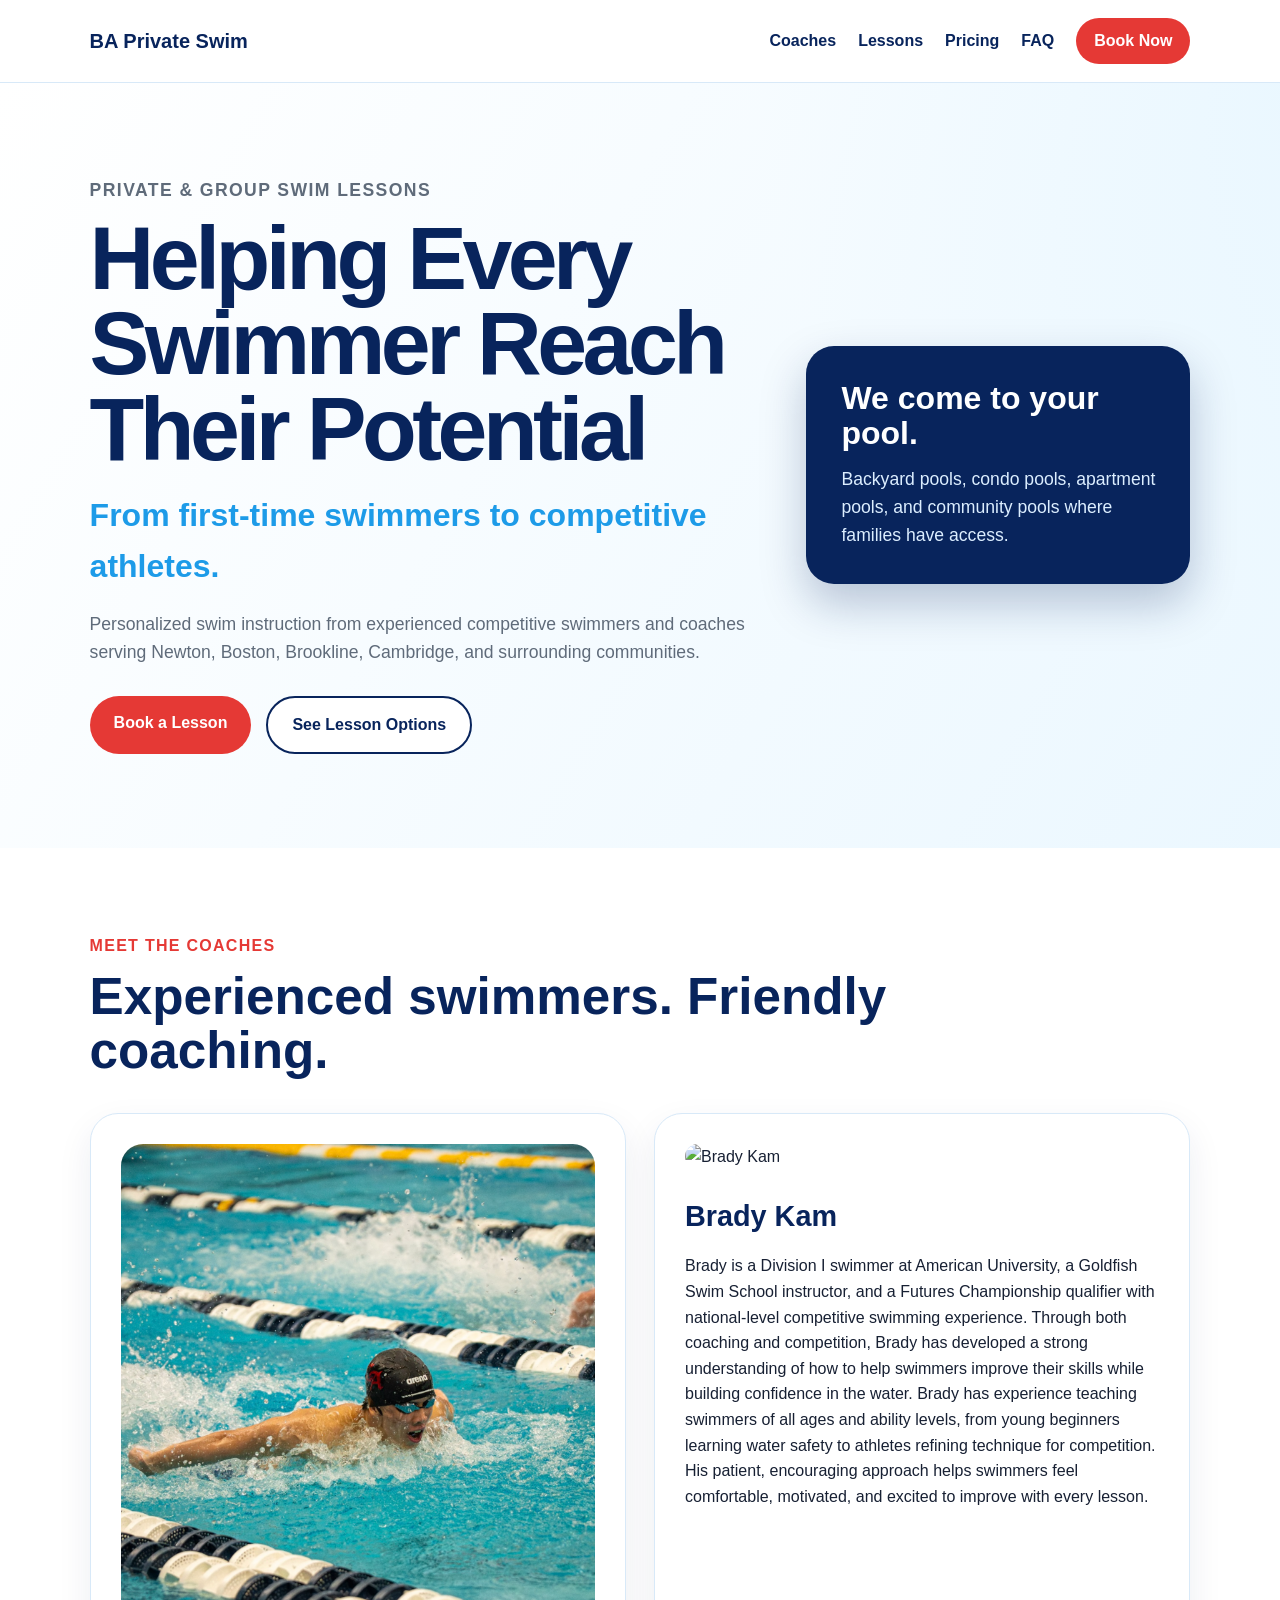
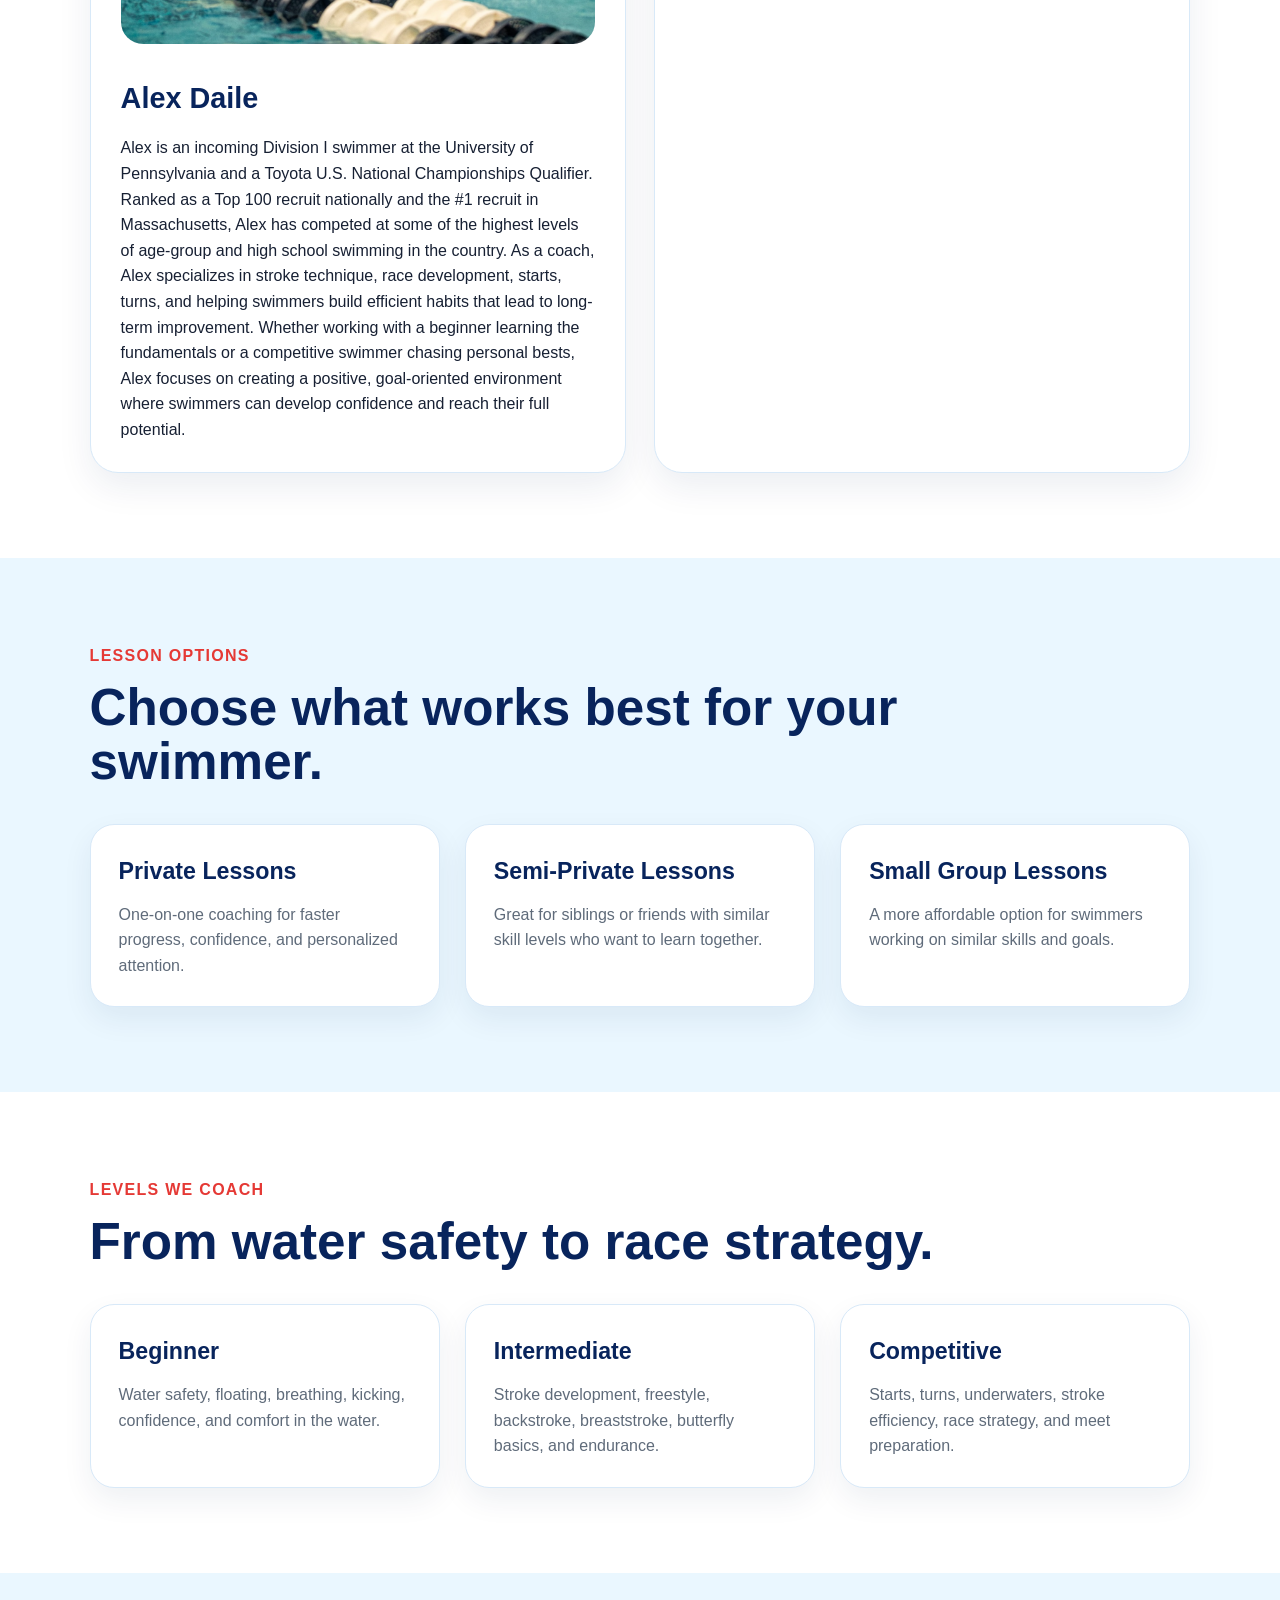
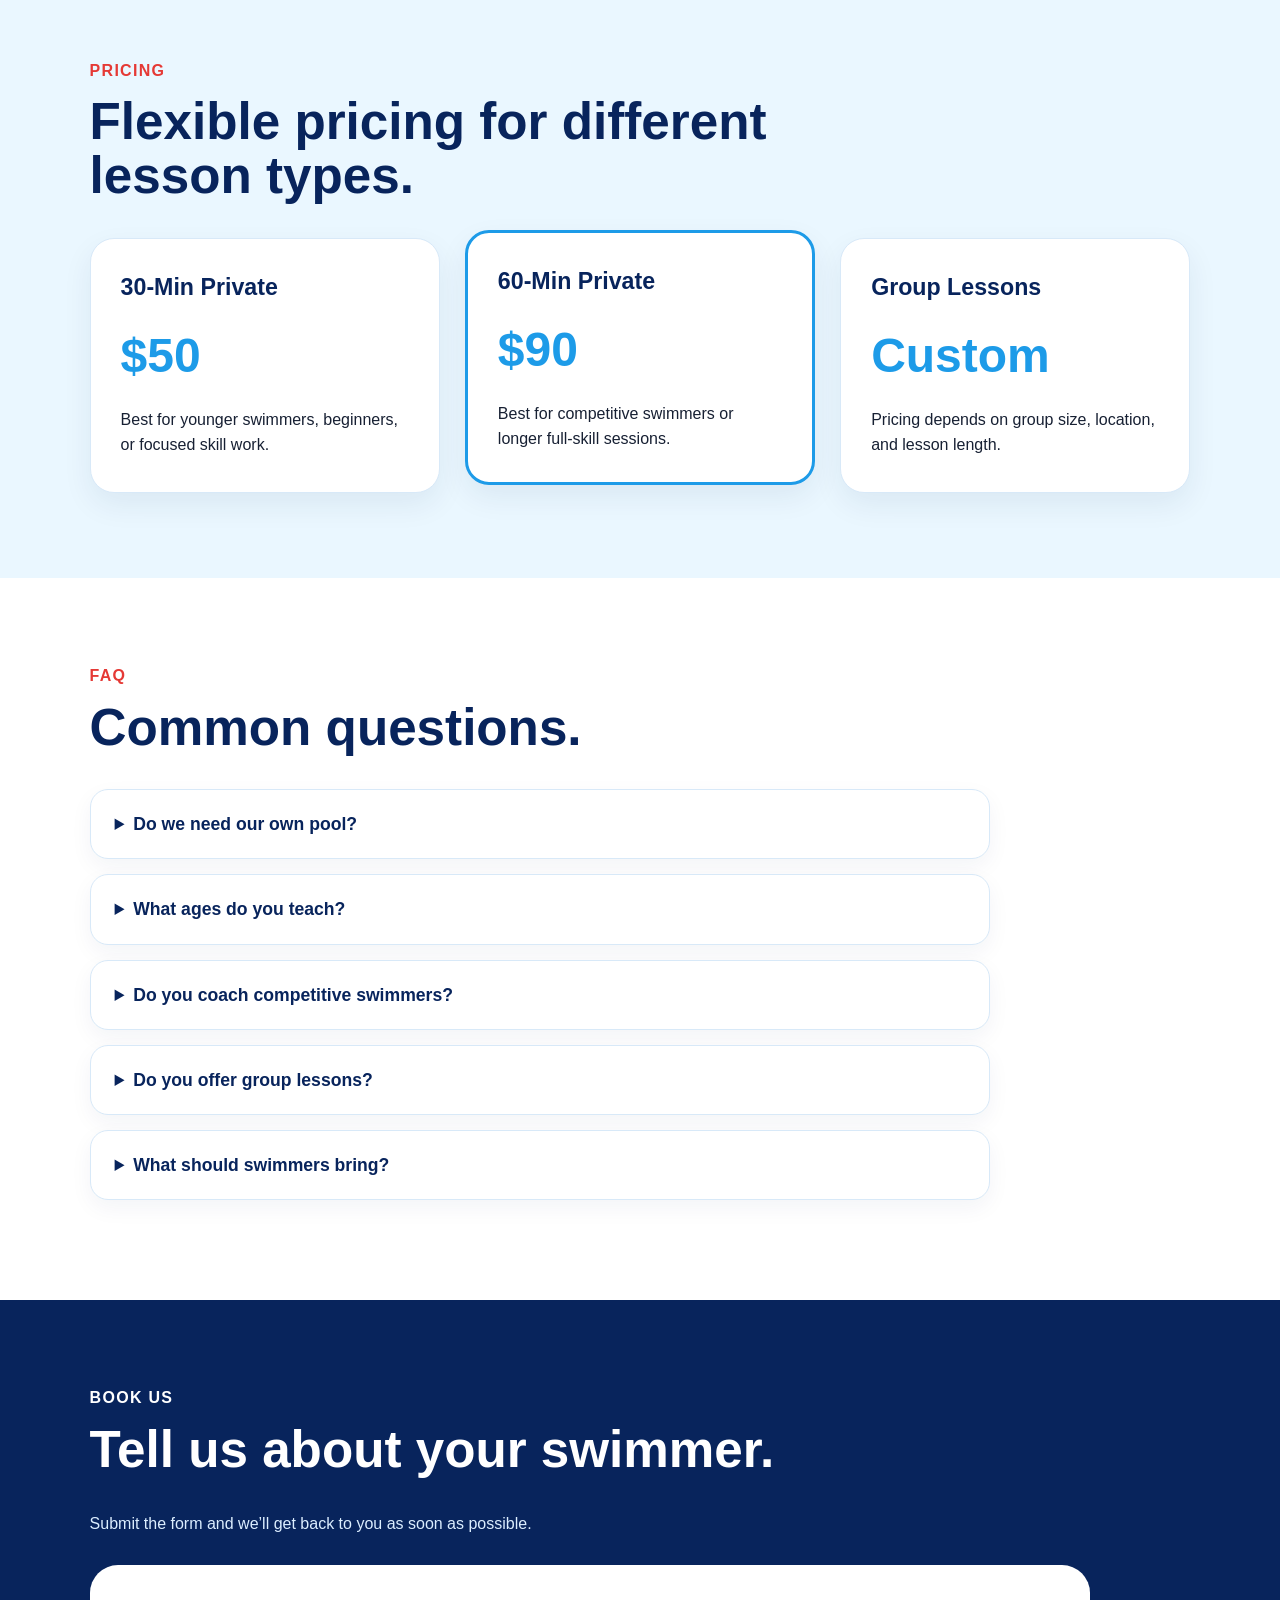
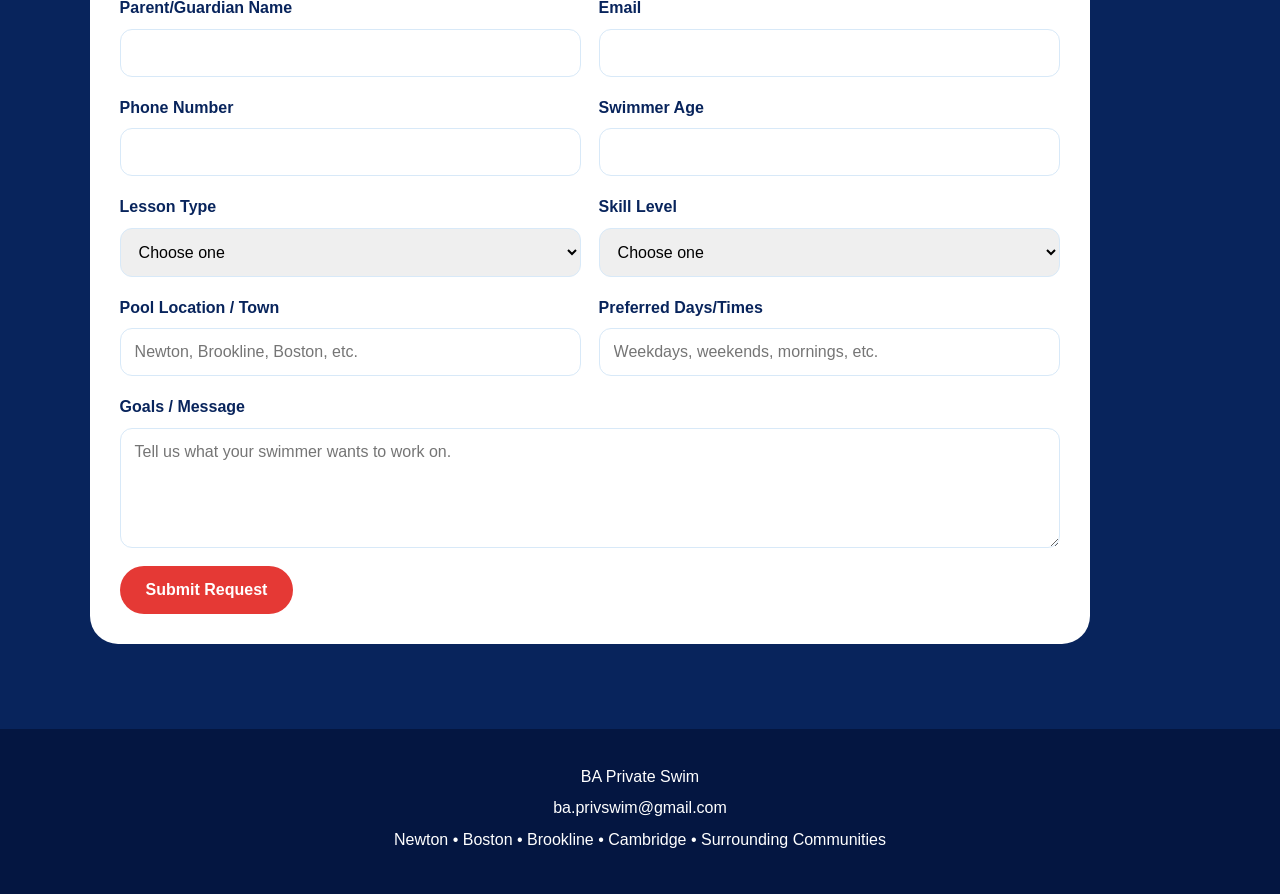
==== html/index.html @ 067415f3 "first commit" ====
<!DOCTYPE html>
<html lang="en">
<head>
  <meta charset="UTF-8" />
  <meta name="viewport" content="width=device-width, initial-scale=1.0" />
  <title>BA Private Swim Lessons</title>
  <link rel="stylesheet" href="../css/style.css" />
</head>
<body>

  <header class="navbar">
    <div class="logo">BA Private Swim</div>
    <nav>
      <a href="#coaches">Coaches</a>
      <a href="#lessons">Lessons</a>
      <a href="#pricing">Pricing</a>
      <a href="#faq">FAQ</a>
      <a href="#book" class="nav-button">Book Now</a>
    </nav>
  </header>

  <section class="hero">
    <div class="hero-text">
      <p class="tagline">Private & Group Swim Lessons</p>
      <h1>Helping Every Swimmer Reach Their Potential</h1>
      <h2>From first-time swimmers to competitive athletes.</h2>
      <p>
        Personalized swim instruction from experienced competitive swimmers and coaches
        serving Newton, Boston, Brookline, Cambridge, and surrounding communities.
      </p>

      <div class="hero-buttons">
        <a href="#book" class="button primary">Book a Lesson</a>
        <a href="#lessons" class="button secondary">See Lesson Options</a>
      </div>
    </div>

    <div class="hero-box">
      <h3>We come to your pool.</h3>
      <p>Backyard pools, condo pools, apartment pools, and community pools where families have access.</p>
    </div>
  </section>

  <section id="coaches" class="section">
    <p class="tagline">Meet the Coaches</p>
    <h2 class="section-title">Experienced swimmers. Friendly coaching.</h2>

    <div class="coach-grid">
      <div class="coach-card">
        <img src="../images/alex swim.png" alt="Alex Daile" class="coach-photo">
        <h3>Alex Daile</h3>
        <p>Alex is an incoming Division I swimmer at the University of Pennsylvania and a Toyota U.S. National Championships Qualifier. Ranked as a Top 100 recruit nationally and the #1 recruit in Massachusetts, Alex has competed at some of the highest levels of age-group and high school swimming in the country. As a coach, Alex specializes in stroke technique, race development, starts, turns, and helping swimmers build efficient habits that lead to long-term improvement. Whether working with a beginner learning the fundamentals or a competitive swimmer chasing personal bests, Alex focuses on creating a positive, goal-oriented environment where swimmers can develop confidence and reach their full potential.</p>
      </div>

      <div class="coach-card">
        <img src="../images/brady swim.png" alt="Brady Kam" class="coach-photo">
        <h3>Brady Kam</h3>
        <p>Brady is a Division I swimmer at American University, a Goldfish Swim School instructor, and a Futures Championship qualifier with national-level competitive swimming experience. Through both coaching and competition, Brady has developed a strong understanding of how to help swimmers improve their skills while building confidence in the water. Brady has experience teaching swimmers of all ages and ability levels, from young beginners learning water safety to athletes refining technique for competition. His patient, encouraging approach helps swimmers feel comfortable, motivated, and excited to improve with every lesson.</p>
      </div>
    </div>
  </section>

  <section id="lessons" class="section light">
    <p class="tagline">Lesson Options</p>
    <h2 class="section-title">Choose what works best for your swimmer.</h2>

    <div class="card-grid">
      <div class="info-card">
        <h3>Private Lessons</h3>
        <p>One-on-one coaching for faster progress, confidence, and personalized attention.</p>
      </div>

      <div class="info-card">
        <h3>Semi-Private Lessons</h3>
        <p>Great for siblings or friends with similar skill levels who want to learn together.</p>
      </div>

      <div class="info-card">
        <h3>Small Group Lessons</h3>
        <p>A more affordable option for swimmers working on similar skills and goals.</p>
      </div>
    </div>
  </section>

  <section class="section">
    <p class="tagline">Levels We Coach</p>
    <h2 class="section-title">From water safety to race strategy.</h2>

    <div class="card-grid">
      <div class="info-card">
        <h3>Beginner</h3>
        <p>Water safety, floating, breathing, kicking, confidence, and comfort in the water.</p>
      </div>

      <div class="info-card">
        <h3>Intermediate</h3>
        <p>Stroke development, freestyle, backstroke, breaststroke, butterfly basics, and endurance.</p>
      </div>

      <div class="info-card">
        <h3>Competitive</h3>
        <p>Starts, turns, underwaters, stroke efficiency, race strategy, and meet preparation.</p>
      </div>
    </div>
  </section>

  <section id="pricing" class="section light">
    <p class="tagline">Pricing</p>
    <h2 class="section-title">Flexible pricing for different lesson types.</h2>

    <div class="pricing-grid">
      <div class="price-card">
        <h3>30-Min Private</h3>
        <p class="price">$50</p>
        <p>Best for younger swimmers, beginners, or focused skill work.</p>
      </div>

      <div class="price-card featured">
        <h3>60-Min Private</h3>
        <p class="price">$90</p>
        <p>Best for competitive swimmers or longer full-skill sessions.</p>
      </div>

      <div class="price-card">
        <h3>Group Lessons</h3>
        <p class="price">Custom</p>
        <p>Pricing depends on group size, location, and lesson length.</p>
      </div>
    </div>
  </section>

  <section id="faq" class="section">
    <p class="tagline">FAQ</p>
    <h2 class="section-title">Common questions.</h2>

    <div class="faq-box">
      <details>
        <summary>Do we need our own pool?</summary>
        <p>Yes. We travel to your pool, including backyard, condo, apartment, or community pools where you have access.</p>
      </details>

      <details>
        <summary>What ages do you teach?</summary>
        <p>We teach swimmers of all ages and ability levels.</p>
      </details>

      <details>
        <summary>Do you coach competitive swimmers?</summary>
        <p>Yes. We work on technique, race strategy, starts, turns, underwaters, and meet preparation.</p>
      </details>

      <details>
        <summary>Do you offer group lessons?</summary>
        <p>Yes. We offer private, semi-private, and small group lessons.</p>
      </details>

      <details>
        <summary>What should swimmers bring?</summary>
        <p>Swimsuit, goggles, towel, water bottle, and any equipment they already use.</p>
      </details>
    </div>
  </section>

  <section id="book" class="section contact">
    <p class="tagline white">Book Us</p>
    <h2 class="section-title white">Tell us about your swimmer.</h2>
    <p class="contact-subtitle">Submit the form and we’ll get back to you as soon as possible.</p>

    <form action="https://formsubmit.co/ba.privswim@gmail.com" method="POST" class="contact-form">
      <input type="hidden" name="_subject" value="New BA Private Swim Lesson Request">
      <input type="hidden" name="_captcha" value="false">
      <input type="hidden" name="_template" value="table">

      <label>
        Parent/Guardian Name
        <input type="text" name="Parent/Guardian Name" required>
      </label>

      <label>
        Email
        <input type="email" name="Email" required>
      </label>

      <label>
        Phone Number
        <input type="tel" name="Phone Number" required>
      </label>

      <label>
        Swimmer Age
        <input type="text" name="Swimmer Age" required>
      </label>

      <label>
        Lesson Type
        <select name="Lesson Type" required>
          <option value="">Choose one</option>
          <option>Private Lesson</option>
          <option>Semi-Private Lesson</option>
          <option>Small Group Lesson</option>
          <option>Not Sure Yet</option>
        </select>
      </label>

      <label>
        Skill Level
        <select name="Skill Level" required>
          <option value="">Choose one</option>
          <option>Beginner</option>
          <option>Intermediate</option>
          <option>Competitive</option>
          <option>Not Sure</option>
        </select>
      </label>

      <label>
        Pool Location / Town
        <input type="text" name="Pool Location / Town" placeholder="Newton, Brookline, Boston, etc." required>
      </label>

      <label>
        Preferred Days/Times
        <input type="text" name="Preferred Days/Times" placeholder="Weekdays, weekends, mornings, etc.">
      </label>

      <label class="full">
        Goals / Message
        <textarea name="Goals / Message" rows="5" placeholder="Tell us what your swimmer wants to work on."></textarea>
      </label>

      <button type="submit">Submit Request</button>
    </form>
  </section>

  <footer>
    <p>BA Private Swim</p>
    <p>ba.privswim@gmail.com</p>
    <p>Newton • Boston • Brookline • Cambridge • Surrounding Communities</p>
  </footer>

</body>
</html>
---- css/style.css ----
* {
  margin: 0;
  padding: 0;
  box-sizing: border-box;
}

:root {
  --navy: #08245c;
  --blue: #1d9be8;
  --light-blue: #eaf7ff;
  --soft-blue: #f5fbff;
  --red: #e53935;
  --text: #172033;
  --muted: #5f6b7a;
  --white: #ffffff;
  --border: #d8e9f8;
}

html {
  scroll-behavior: smooth;
}

body {
  font-family: Arial, Helvetica, sans-serif;
  color: var(--text);
  background: var(--white);
  line-height: 1.6;
}

.navbar {
  position: sticky;
  top: 0;
  z-index: 100;
  background: rgba(255, 255, 255, 0.96);
  border-bottom: 1px solid var(--border);
  padding: 18px 7%;
  display: flex;
  justify-content: space-between;
  align-items: center;
}

.logo {
  font-size: 1.25rem;
  font-weight: 900;
  color: var(--navy);
}

.navbar nav {
  display: flex;
  gap: 22px;
  align-items: center;
}

.navbar a {
  text-decoration: none;
  color: var(--navy);
  font-weight: 700;
}

.nav-button {
  background: var(--red);
  color: white !important;
  padding: 10px 18px;
  border-radius: 999px;
}

.hero {
  min-height: 85vh;
  padding: 90px 7%;
  display: grid;
  grid-template-columns: 1.4fr 0.8fr;
  gap: 45px;
  align-items: center;
  background:
    linear-gradient(120deg, rgba(255,255,255,0.95), rgba(234,247,255,0.95)),
    radial-gradient(circle at top right, #8ed8ff, transparent 35%);
}

.tagline {
  color: var(--red);
  font-weight: 900;
  text-transform: uppercase;
  letter-spacing: 0.08em;
  margin-bottom: 12px;
}

.hero h1 {
  color: var(--navy);
  font-size: clamp(3rem, 7vw, 6rem);
  line-height: 0.95;
  letter-spacing: -0.05em;
  margin-bottom: 18px;
}

.hero h2 {
  color: var(--blue);
  font-size: clamp(1.4rem, 2.5vw, 2.2rem);
  margin-bottom: 18px;
}

.hero p {
  max-width: 680px;
  color: var(--muted);
  font-size: 1.1rem;
}

.hero-buttons {
  display: flex;
  gap: 15px;
  margin-top: 30px;
  flex-wrap: wrap;
}

.button {
  display: inline-block;
  padding: 14px 24px;
  border-radius: 999px;
  font-weight: 900;
  text-decoration: none;
}

.primary {
  background: var(--red);
  color: white;
}

.secondary {
  background: white;
  color: var(--navy);
  border: 2px solid var(--navy);
}

.hero-box {
  background: var(--navy);
  color: white;
  border-radius: 28px;
  padding: 35px;
  box-shadow: 0 20px 45px rgba(8, 36, 92, 0.25);
}

.hero-box h3 {
  font-size: 2rem;
  line-height: 1.1;
  margin-bottom: 14px;
}

.hero-box p {
  color: #dceeff;
}

.section {
  padding: 85px 7%;
}

.light {
  background: var(--light-blue);
}

.section-title {
  color: var(--navy);
  font-size: clamp(2rem, 4vw, 3.4rem);
  line-height: 1.05;
  margin-bottom: 35px;
  max-width: 850px;
}

.coach-grid {
  display: grid;
  grid-template-columns: repeat(2, 1fr);
  gap: 28px;
}

.coach-card {
  background: white;
  border: 1px solid var(--border);
  border-radius: 28px;
  padding: 30px;
  box-shadow: 0 14px 35px rgba(8, 36, 92, 0.08);
}

.photo-box {
  height: 240px;
  border-radius: 22px;
  background: linear-gradient(135deg, var(--navy), var(--blue));
  color: white;
  display: grid;
  place-items: center;
  font-size: 2.2rem;
  font-weight: 900;
  margin-bottom: 24px;
}

.coach-card h3 {
  color: var(--navy);
  font-size: 1.8rem;
  margin-bottom: 14px;
}

.coach-card ul {
  padding-left: 22px;
}

.coach-card li {
  margin-bottom: 9px;
}

.card-grid {
  display: grid;
  grid-template-columns: repeat(3, 1fr);
  gap: 25px;
}

.info-card {
  background: white;
  border: 1px solid var(--border);
  border-radius: 24px;
  padding: 28px;
  box-shadow: 0 12px 30px rgba(8, 36, 92, 0.07);
}

.info-card h3 {
  color: var(--navy);
  font-size: 1.45rem;
  margin-bottom: 12px;
}

.info-card p {
  color: var(--muted);
}

.pricing-grid {
  display: grid;
  grid-template-columns: repeat(3, 1fr);
  gap: 25px;
}

.price-card {
  background: white;
  border: 1px solid var(--border);
  border-radius: 24px;
  padding: 30px;
  box-shadow: 0 12px 30px rgba(8, 36, 92, 0.07);
}

.price-card h3 {
  color: var(--navy);
  font-size: 1.45rem;
}

.price {
  color: var(--blue);
  font-size: 3rem;
  font-weight: 900;
  margin: 12px 0;
}

.featured {
  border: 3px solid var(--blue);
  transform: translateY(-8px);
}

.faq-box {
  max-width: 900px;
}

details {
  background: white;
  border: 1px solid var(--border);
  border-radius: 18px;
  padding: 20px 24px;
  margin-bottom: 15px;
  box-shadow: 0 8px 22px rgba(8, 36, 92, 0.05);
}

summary {
  cursor: pointer;
  color: var(--navy);
  font-weight: 900;
  font-size: 1.1rem;
}

details p {
  margin-top: 12px;
  color: var(--muted);
}

.contact {
  background: var(--navy);
  color: white;
}

.white {
  color: white;
}

.contact-subtitle {
  margin-bottom: 28px;
  color: #dceeff;
}

.contact-form {
  background: white;
  color: var(--text);
  border-radius: 28px;
  padding: 30px;
  display: grid;
  grid-template-columns: repeat(2, 1fr);
  gap: 18px;
  max-width: 1000px;
}

.contact-form label {
  display: flex;
  flex-direction: column;
  font-weight: 900;
  color: var(--navy);
}

.contact-form input,
.contact-form select,
.contact-form textarea {
  margin-top: 8px;
  padding: 14px;
  border: 1px solid var(--border);
  border-radius: 12px;
  font-size: 1rem;
  font-family: Arial, Helvetica, sans-serif;
}

.full {
  grid-column: 1 / -1;
}

.contact-form button {
  grid-column: 1 / -1;
  width: fit-content;
  background: var(--red);
  color: white;
  border: none;
  padding: 15px 26px;
  border-radius: 999px;
  font-weight: 900;
  font-size: 1rem;
  cursor: pointer;
}

.coach-photo {
  width: 100%;
  height: 500px;
  object-fit: cover;
  border-radius: 22px;
  margin-bottom: 24px;
}

footer {
  background: #041641;
  color: white;
  text-align: center;
  padding: 35px 7%;
}

footer p {
  margin-bottom: 6px;
}

@media (max-width: 900px) {
  .navbar {
    flex-direction: column;
    align-items: flex-start;
    gap: 14px;
  }

  .navbar nav {
    flex-wrap: wrap;
    gap: 12px;
  }

  .hero {
    grid-template-columns: 1fr;
    padding-top: 60px;
  }

  .coach-grid,
  .card-grid,
  .pricing-grid,
  .contact-form {
    grid-template-columns: 1fr;
  }

  .featured {
    transform: none;
  }
}
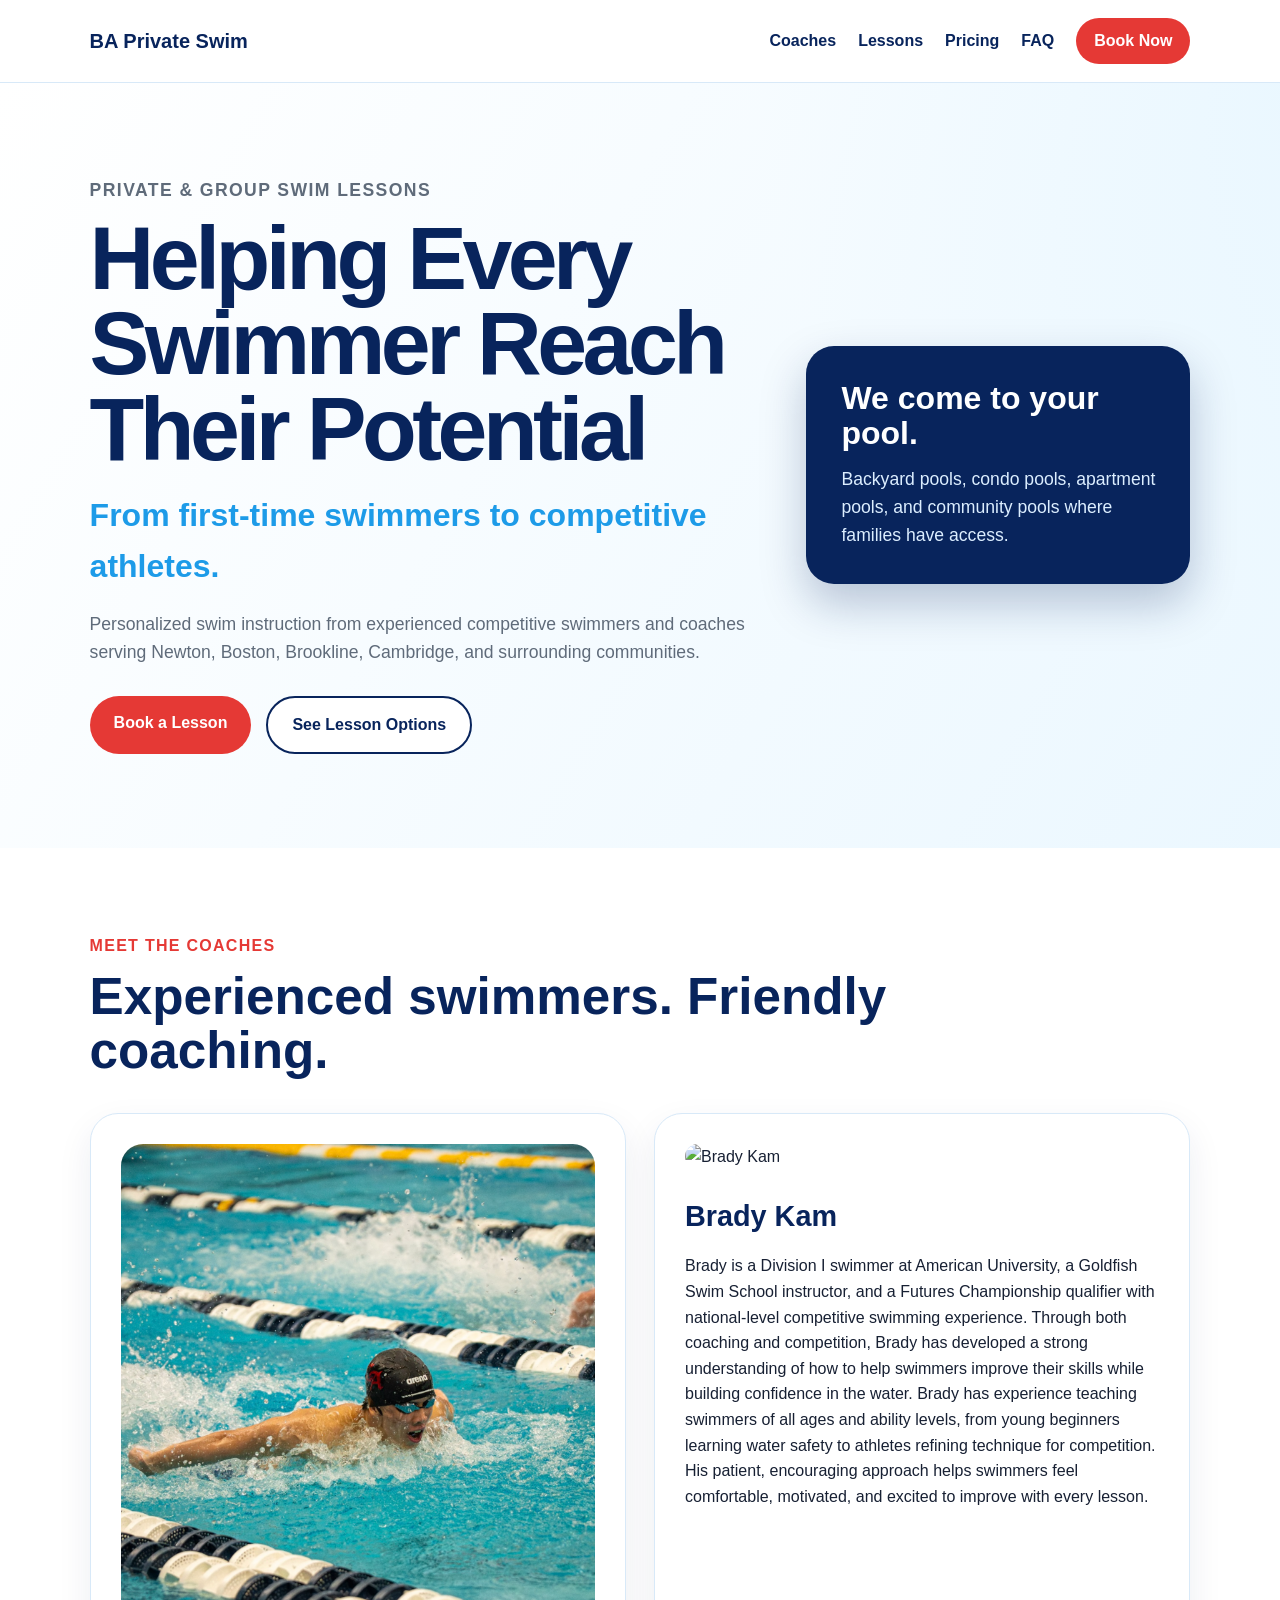
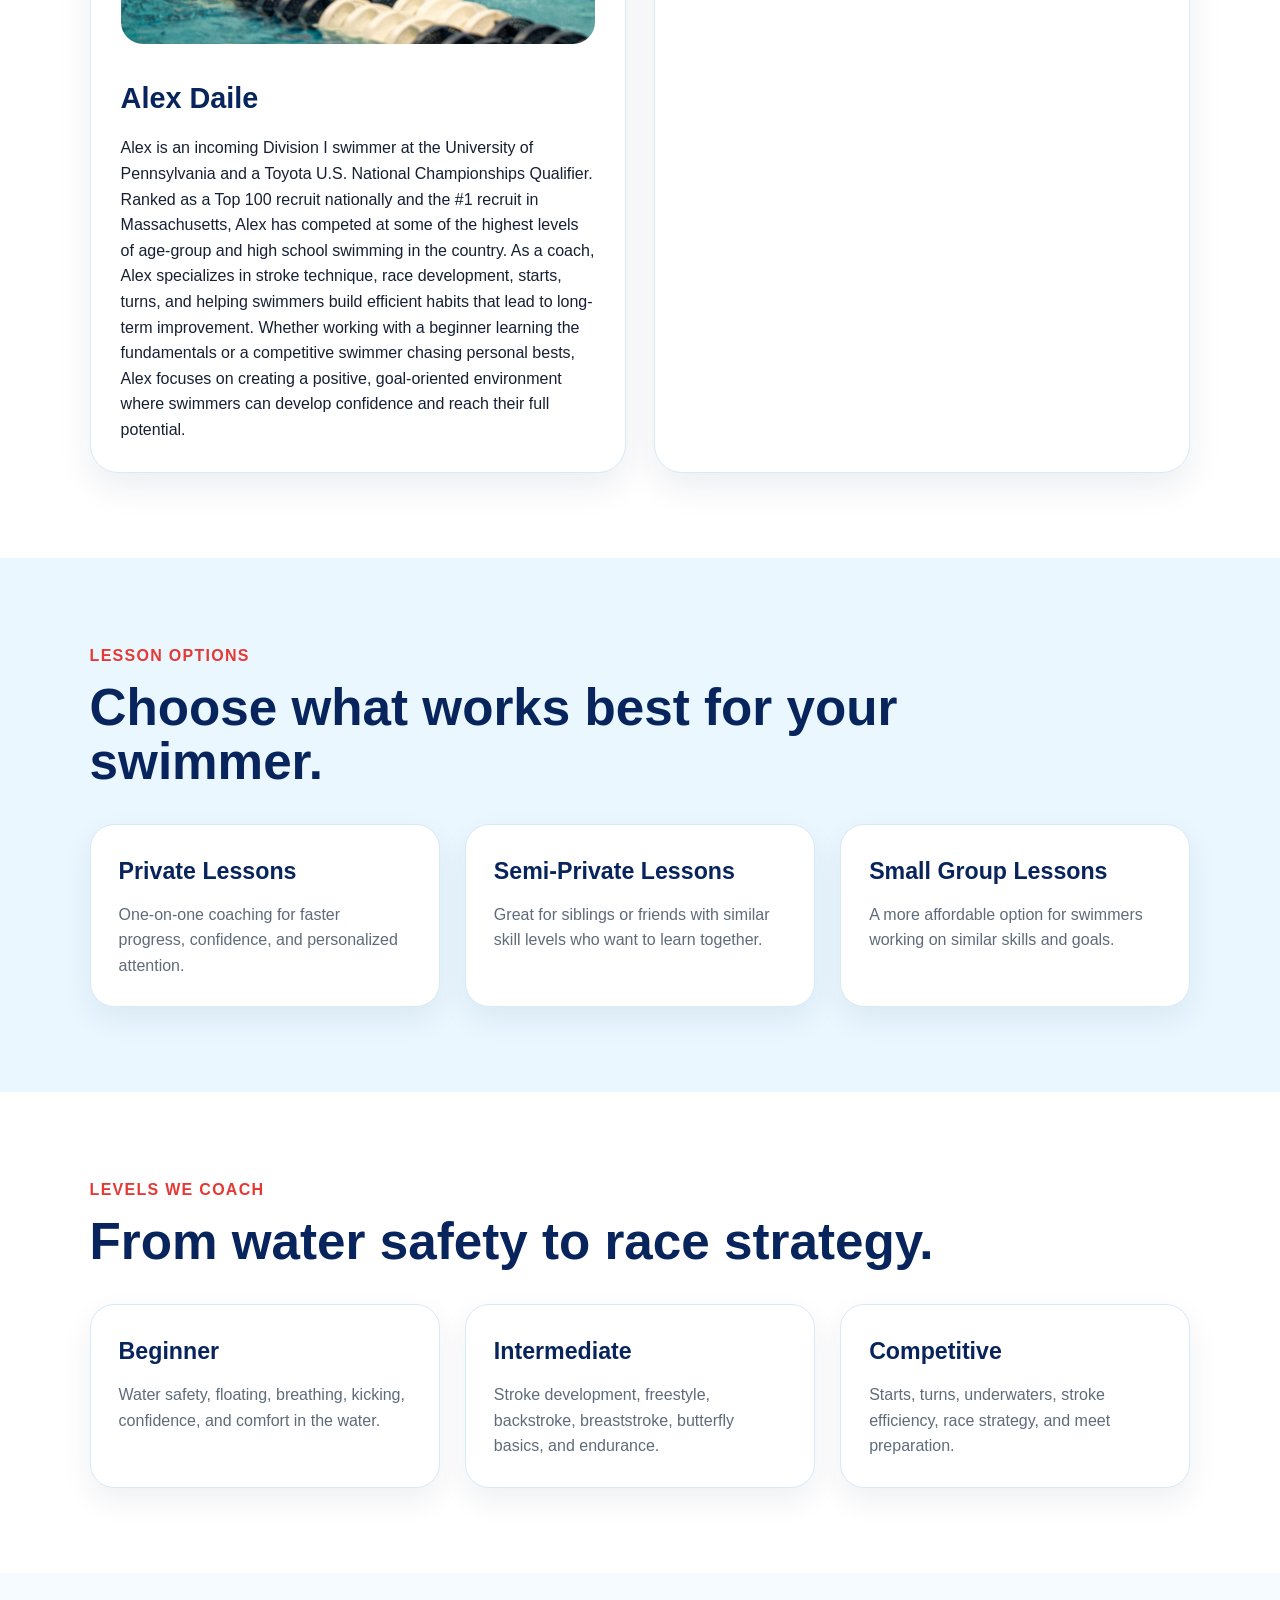
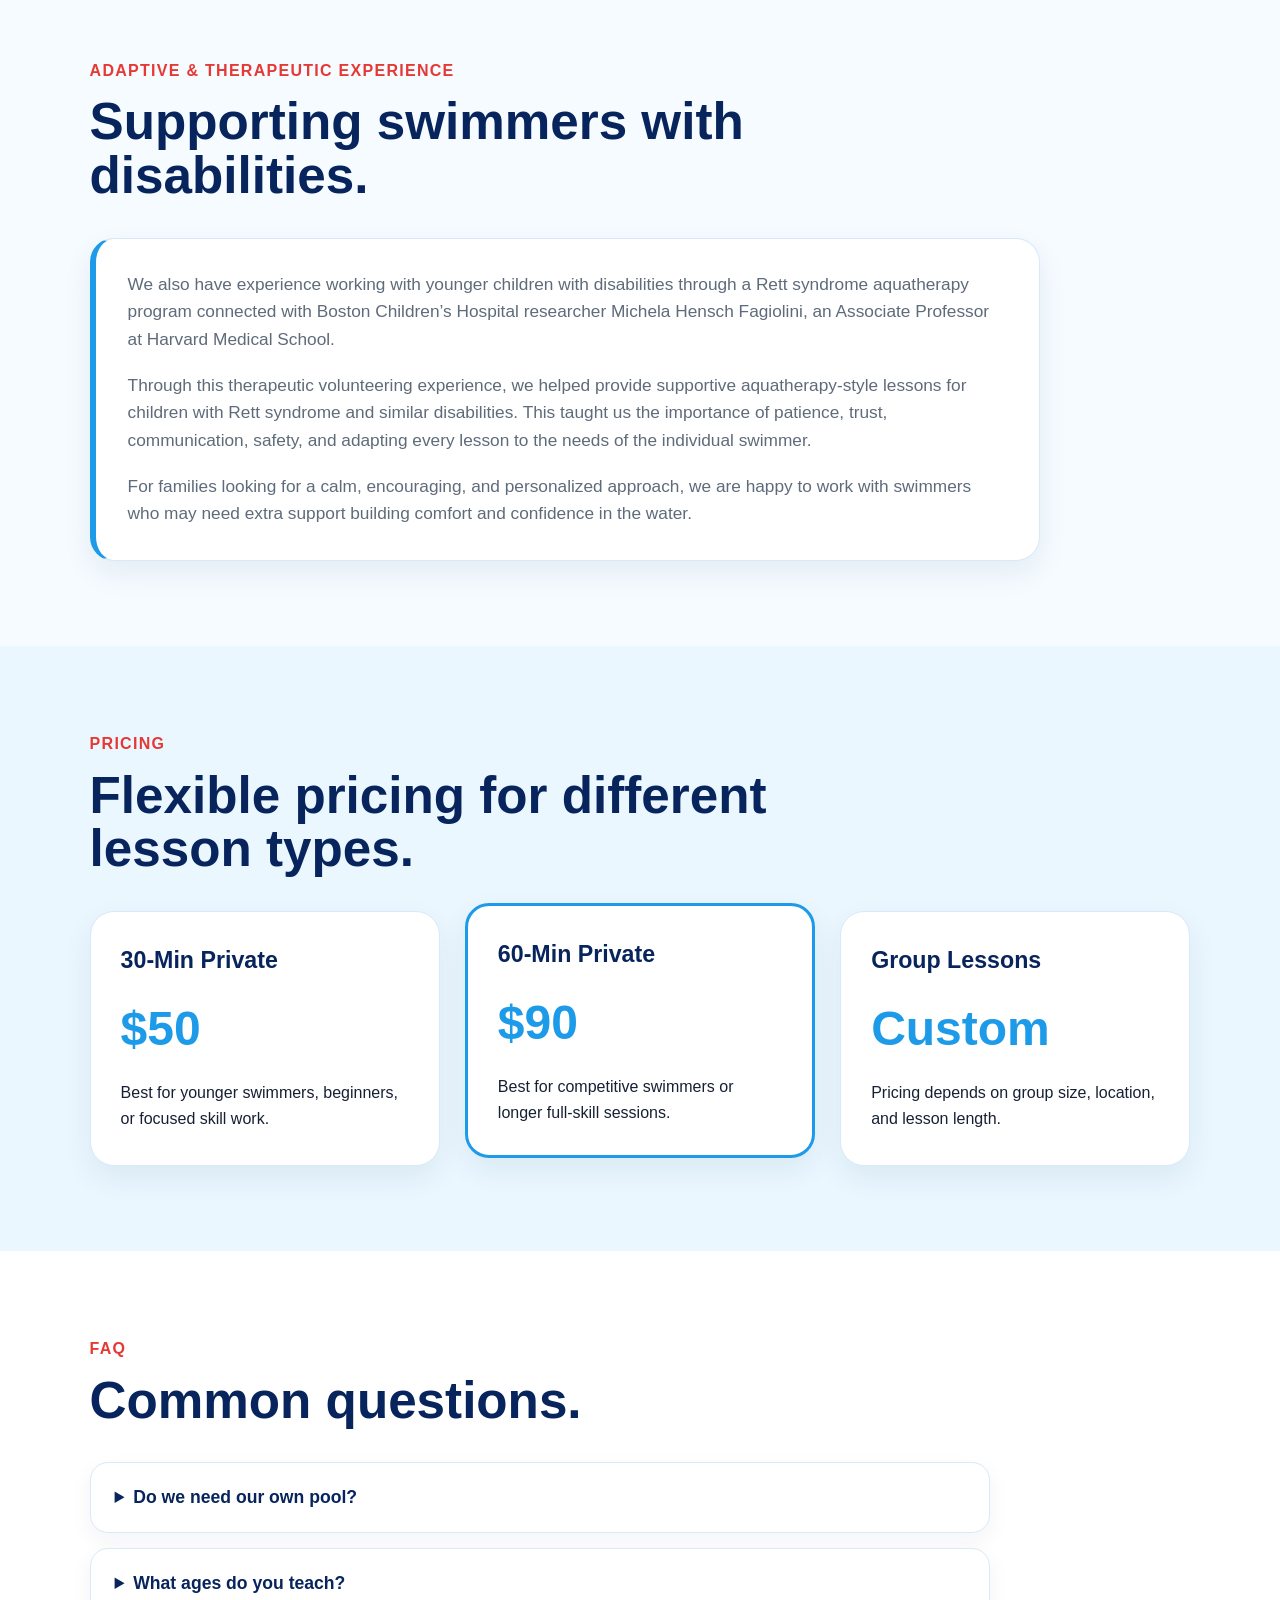
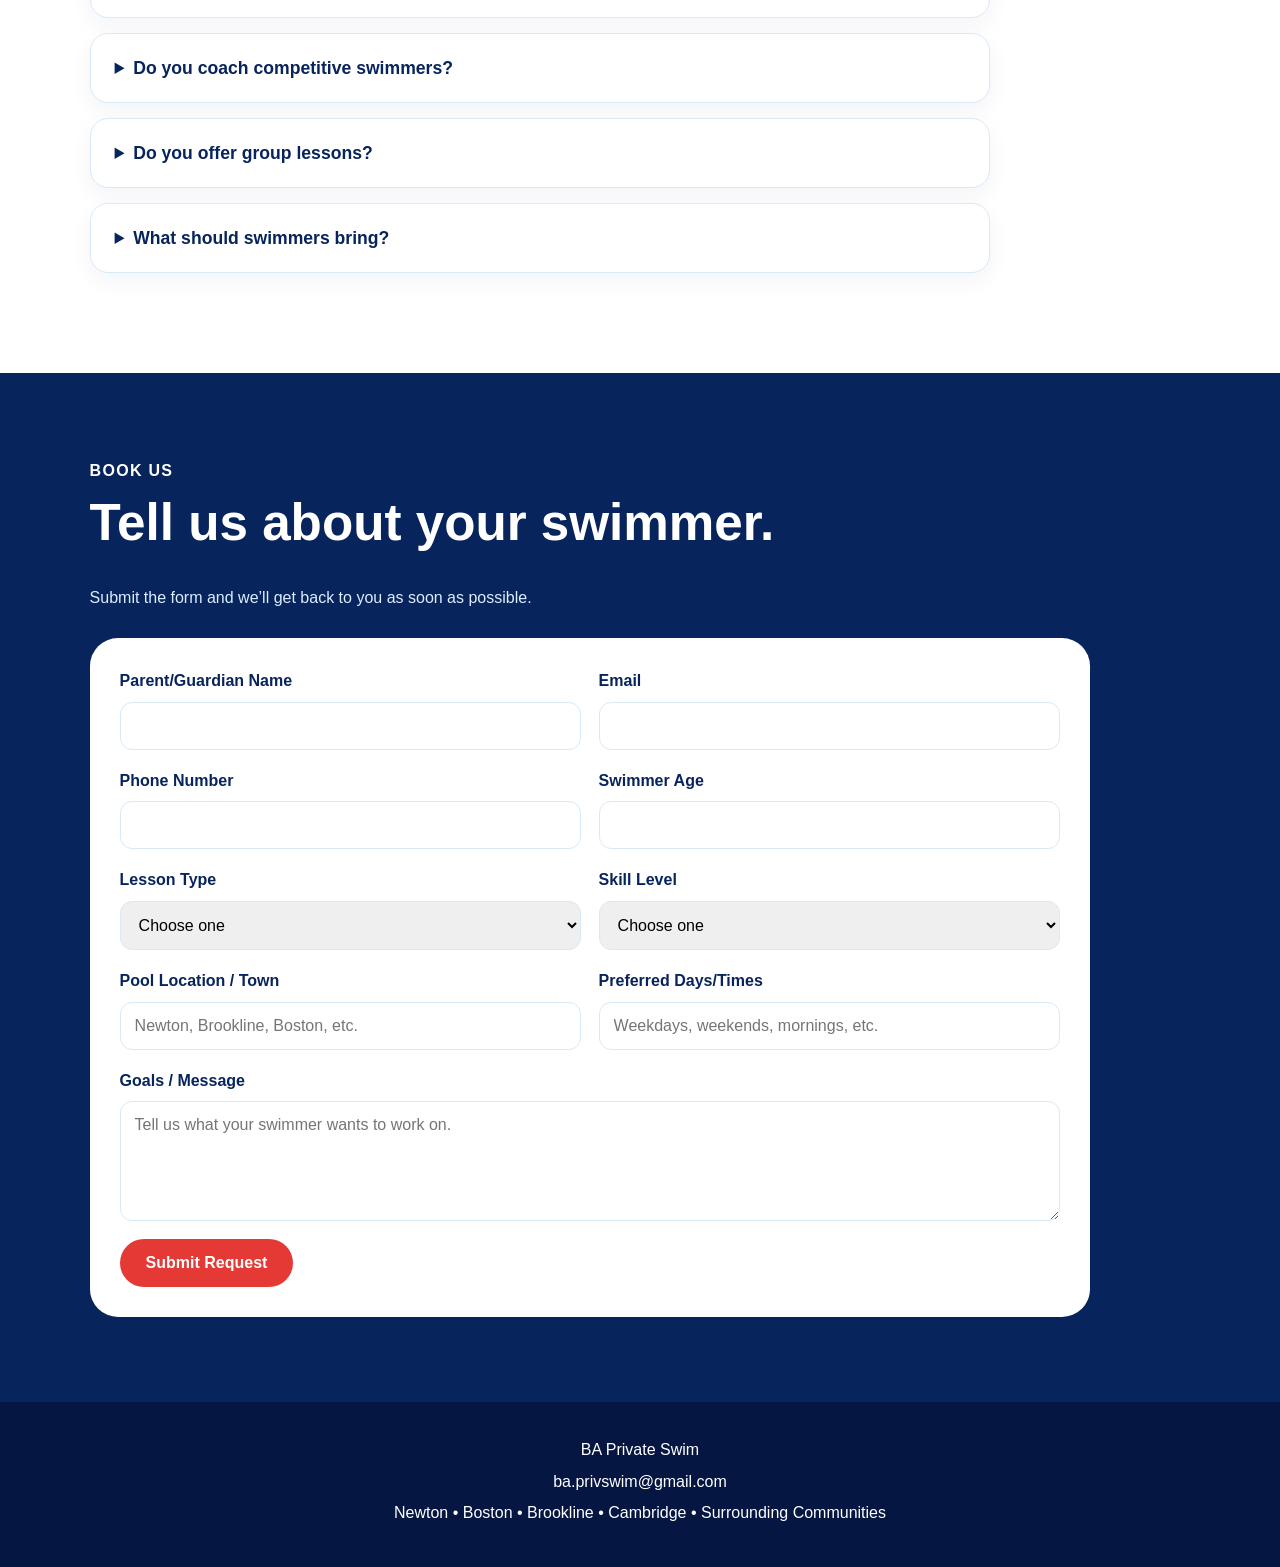
==== commit 14e96f4c: "disability section" ====
--- a/html/index.html
+++ b/html/index.html
@@ -104,6 +104,30 @@
     </div>
   </section>
 
+  <section class="section disability-section">
+  <p class="tagline">Adaptive & Therapeutic Experience</p>
+  <h2 class="section-title">Supporting swimmers with disabilities.</h2>
+
+  <div class="disability-card">
+    <p>
+      We also have experience working with younger children with disabilities through a Rett syndrome
+      aquatherapy program connected with Boston Children’s Hospital researcher Michela Hensch Fagiolini,
+      an Associate Professor at Harvard Medical School.
+    </p>
+
+    <p>
+      Through this therapeutic volunteering experience, we helped provide supportive aquatherapy-style
+      lessons for children with Rett syndrome and similar disabilities. This taught us the importance of
+      patience, trust, communication, safety, and adapting every lesson to the needs of the individual swimmer.
+    </p>
+
+    <p>
+      For families looking for a calm, encouraging, and personalized approach, we are happy to work with
+      swimmers who may need extra support building comfort and confidence in the water.
+    </p>
+  </div>
+</section>
+
   <section id="pricing" class="section light">
     <p class="tagline">Pricing</p>
     <h2 class="section-title">Flexible pricing for different lesson types.</h2>
--- a/css/style.css
+++ b/css/style.css
@@ -352,6 +352,30 @@
   margin-bottom: 24px;
 }
 
+.disability-section {
+  background: var(--soft-blue);
+}
+
+.disability-card {
+  background: white;
+  border: 1px solid var(--border);
+  border-left: 6px solid var(--blue);
+  border-radius: 24px;
+  padding: 32px;
+  max-width: 950px;
+  box-shadow: 0 12px 30px rgba(8, 36, 92, 0.07);
+}
+
+.disability-card p {
+  color: var(--muted);
+  font-size: 1.08rem;
+  margin-bottom: 18px;
+}
+
+.disability-card p:last-child {
+  margin-bottom: 0;
+}
+
 footer {
   background: #041641;
   color: white;
